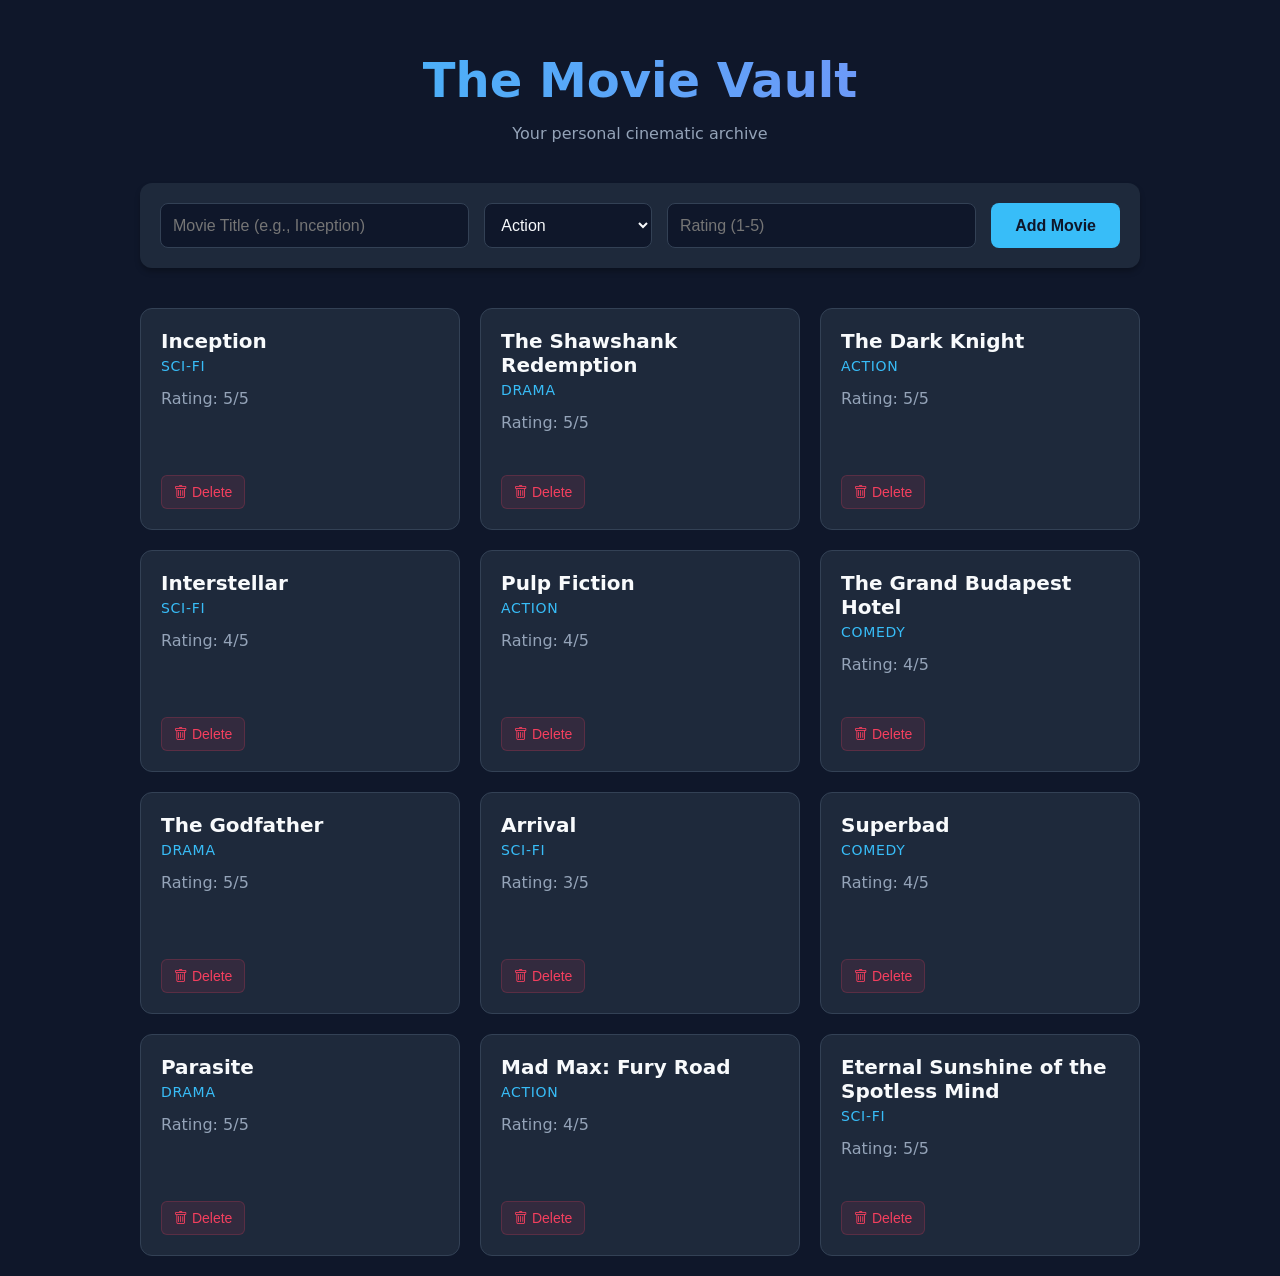
==== dummy_examples/movie_dashboard.html @ 76ad7a0b "feat(crud): using an AI generated layout and styles; begin with the 'Reading' part" ====
<!DOCTYPE html>
<html lang="en">
<head>
    <meta charset="UTF-8">
    <meta name="viewport" content="width=device-width, initial-scale=1.0">
    <title>The Movie Vault</title>
    <link rel="stylesheet" href="https://cdn.jsdelivr.net/npm/bootstrap-icons@1.13.1/font/bootstrap-icons.min.css">
    <style>
        :root {
            --bg-primary: #0f172a;
            --bg-secondary: #1e293b;
            --text-main: #f8fafc;
            --text-muted: #94a3b8;
            --accent: #38bdf8;
            --accent-hover: #0ea5e9;
            --danger: #f43f5e;
        }

        body {
            background-color: var(--bg-primary);
            color: var(--text-main);
            font-family: system-ui, -apple-system, sans-serif;
            margin: 0;
            padding: 20px;
        }

        .container {
            max-width: 1000px;
            margin: 0 auto;
        }

        header {
            text-align: center;
            margin-bottom: 40px;
        }

        header h1 {
            font-size: 3rem;
            margin-bottom: 10px;
            background: linear-gradient(to right, #38bdf8, #818cf8);
            -webkit-background-clip: text;
            -webkit-text-fill-color: transparent;
        }

        /* Form styling */
        .add-movie-form {
            background-color: var(--bg-secondary);
            padding: 20px;
            border-radius: 12px;
            display: flex;
            gap: 15px;
            margin-bottom: 40px;
            box-shadow: 0 4px 6px -1px rgba(0, 0, 0, 0.3);
        }

        .add-movie-form input, .add-movie-form select {
            background-color: var(--bg-primary);
            border: 1px solid #334155;
            color: var(--text-main);
            padding: 12px;
            border-radius: 8px;
            font-size: 16px;
            flex: 1;
        }

        .add-movie-form select {
            flex: 0.5;
        }

        .add-movie-form button {
            background-color: var(--accent);
            color: #0f172a;
            border: none;
            padding: 0 24px;
            border-radius: 8px;
            font-weight: bold;
            font-size: 16px;
            cursor: pointer;
            transition: background-color 0.2s;
        }

        .add-movie-form button:hover {
            background-color: var(--accent-hover);
        }

        /* Movie Grid */
        .movie-grid {
            display: grid;
            grid-template-columns: repeat(auto-fill, minmax(280px, 1fr));
            gap: 20px;
        }

        .movie-card {
            background-color: var(--bg-secondary);
            border-radius: 12px;
            padding: 20px;
            position: relative;
            border: 1px solid #334155;
            display: flex;
            flex-direction: column;
            justify-content: space-between;
            min-height: 180px;
        }

        .movie-title {
            font-size: 1.25rem;
            font-weight: bold;
            margin: 0 0 5px 0;
        }

        .movie-genre {
            color: var(--accent);
            font-size: 0.875rem;
            margin: 0 0 15px 0;
            text-transform: uppercase;
            letter-spacing: 0.05em;
        }

        .movie-rating {
            font-size: 1rem;
            color: var(--text-muted);
            margin-bottom: 15px;
        }

        .delete-btn {
            background-color: rgba(244, 63, 94, 0.1);
            color: var(--danger);
            border: 1px solid rgba(244, 63, 94, 0.2);
            padding: 8px 12px;
            border-radius: 6px;
            cursor: pointer;
            font-size: 14px;
            align-self: flex-start;
            transition: all 0.2s;
        }

        .delete-btn:hover {
            background-color: var(--danger);
            color: white;
        }

        .empty-state {
            text-align: center;
            color: var(--text-muted);
            grid-column: 1 / -1;
            padding: 40px;
            font-size: 1.2rem;
        }
    </style>
</head>
<body>

    <div class="container">
        <header>
            <h1>The Movie Vault</h1>
            <p style="color: var(--text-muted)">Your personal cinematic archive</p>
        </header>

        <div class="add-movie-form">
            <input type="text" id="movie-title-input" placeholder="Movie Title (e.g., Inception)">
            <select id="movie-genre-input">
                <option value="Action">Action</option>
                <option value="Sci-Fi">Sci-Fi</option>
                <option value="Drama">Drama</option>
                <option value="Comedy">Comedy</option>
            </select>
            <input type="number" id="movie-rating-input" placeholder="Rating (1-5)" min="1" max="5">
            <button id="add-movie-btn">Add Movie</button>
        </div>

        <div class="movie-grid" id="movie-grid">
            <div class="empty-state" id="empty-state">
                <i class="bi bi-film" style="font-size: 3rem; display: block; margin-bottom: 10px;"></i>
                Your vault is empty. Add your first movie above!
            </div>
        </div>
    </div>

    <script>

        const myMovies = [
            { id: 1, title: "Inception", genre: "Sci-Fi", rating: 5 },
            { id: 2, title: "The Shawshank Redemption", genre: "Drama", rating: 5 },
            { id: 3, title: "The Dark Knight", genre: "Action", rating: 5 },
            { id: 4, title: "Interstellar", genre: "Sci-Fi", rating: 4 },
            { id: 5, title: "Pulp Fiction", genre: "Action", rating: 4 },
            { id: 6, title: "The Grand Budapest Hotel", genre: "Comedy", rating: 4 },
            { id: 7, title: "The Godfather", genre: "Drama", rating: 5 },
            { id: 8, title: "Arrival", genre: "Sci-Fi", rating: 3 },
            { id: 9, title: "Superbad", genre: "Comedy", rating: 4 },
            { id: 10, title: "Parasite", genre: "Drama", rating: 5 },
            { id: 11, title: "Mad Max: Fury Road", genre: "Action", rating: 4 },
            { id: 12, title: "Eternal Sunshine of the Spotless Mind", genre: "Sci-Fi", rating: 5 }
        ];

        const docFragment = new DocumentFragment()

        for (const movie of myMovies) {
            let movieCard = document.createElement('div');
            let movieCardDiv = document.createElement('div');
            let movieTitle = document.createElement('h3');
            let movieGenre = document.createElement('p');
            let movieRating = document.createElement('div');
            let movieRatingSpan = document.createElement('span');
            let movieDeleteButton  = document.createElement('button');;
            let movieDeleteIcon = document.createElement('i');
            
            movieTitle.classList.add('movie-title')
            movieTitle.innerText = movie['title']

            movieGenre.classList.add('movie-genre')
            movieGenre.innerText = movie['genre']

            movieRating.classList.add('movie-rating')
            movieRatingSpan.innerText = movie['rating']
            movieRating.append('Rating: ', movieRatingSpan, '/5')

            movieCardDiv.append(movieTitle)
            movieCardDiv.append(movieGenre)
            movieCardDiv.append(movieRating)

            movieDeleteButton.classList.add('delete-btn')
            movieDeleteIcon.classList.add('bi', 'bi-trash')
            movieDeleteButton.append(movieDeleteIcon, ' Delete')

            movieCard.classList.add('movie-card')
            movieCard.append(movieCardDiv, movieDeleteButton)
            docFragment.append(movieCard)
        }
        
        document.getElementById('empty-state').style.display = 'none'
        let movieGrid = document.getElementById('movie-grid')
        movieGrid.append(docFragment)
        
    </script>
</body>
</html>
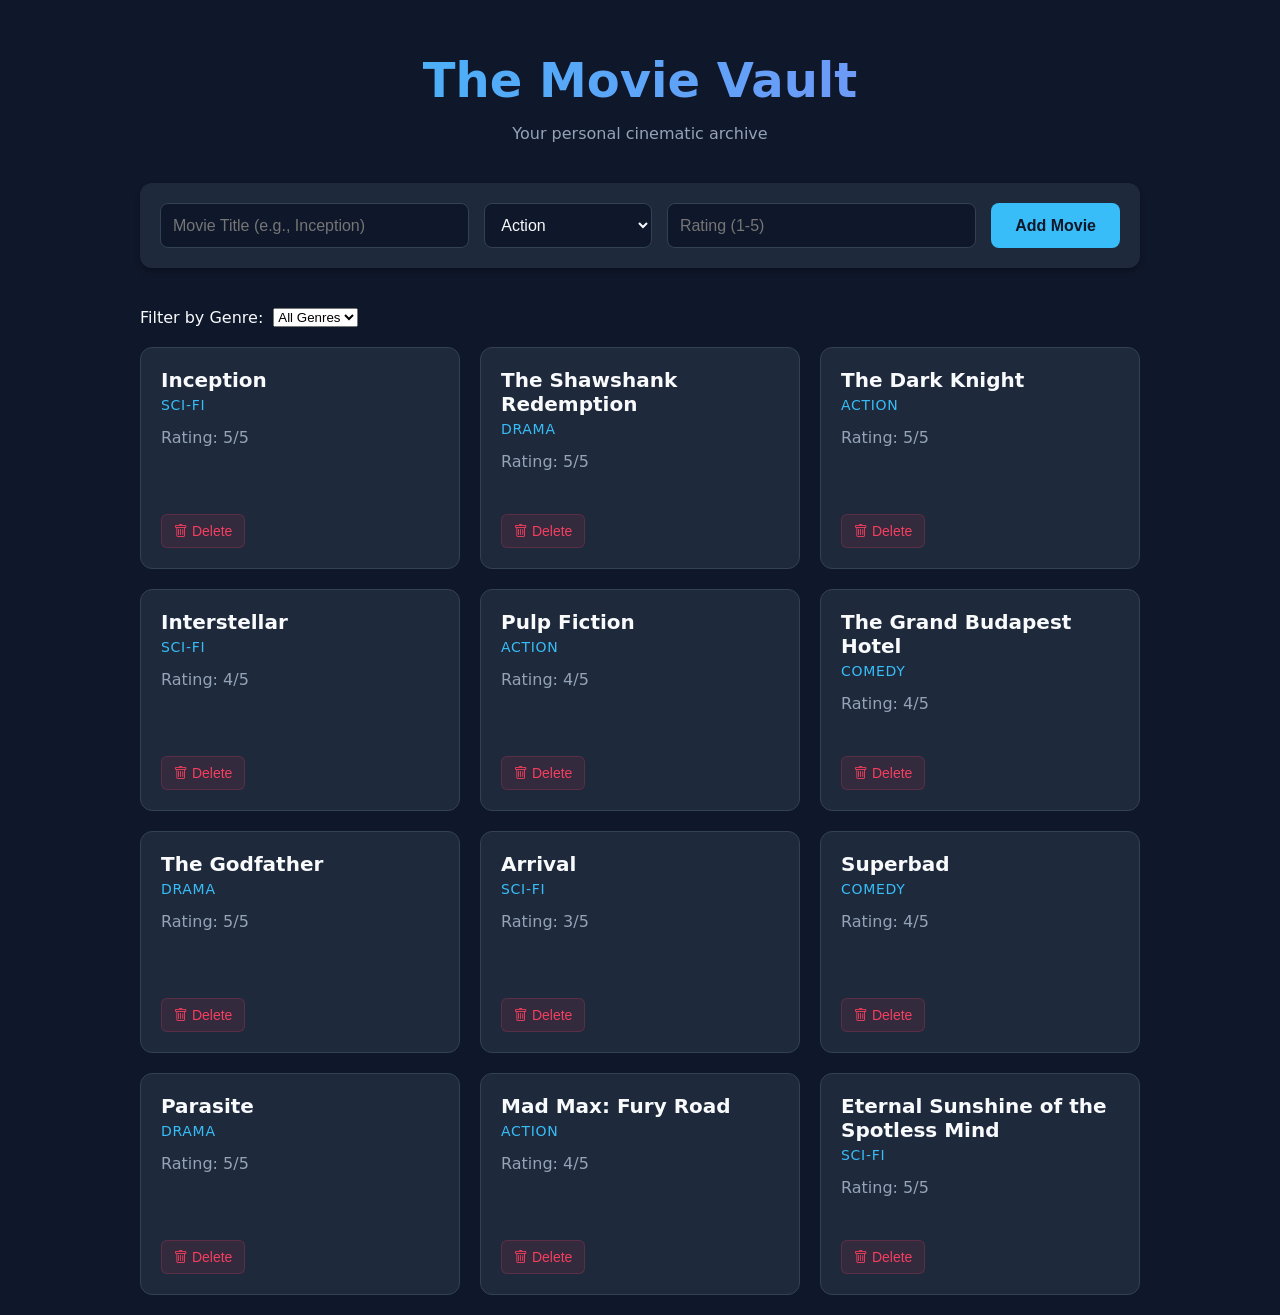
==== commit 6acb5289: "feat(crud): added filtering by genre" ====
--- a/dummy_examples/movie_dashboard.html
+++ b/dummy_examples/movie_dashboard.html
@@ -167,7 +167,16 @@
             <input type="number" id="movie-rating-input" placeholder="Rating (1-5)" min="1" max="5">
             <button id="add-movie-btn">Add Movie</button>
         </div>
-
+        <div class="filter-section" style="margin-bottom: 20px; display: flex; gap: 10px; align-items: center;">
+            <span>Filter by Genre:</span>
+            <select id="filter-genre">
+                <option value="All">All Genres</option>
+                <option value="Action">Action</option>
+                <option value="Sci-Fi">Sci-Fi</option>
+                <option value="Drama">Drama</option>
+                <option value="Comedy">Comedy</option>
+            </select>
+        </div>
         <div class="movie-grid" id="movie-grid">
             <div class="empty-state" id="empty-state">
                 <i class="bi bi-film" style="font-size: 3rem; display: block; margin-bottom: 10px;"></i>
@@ -193,9 +202,7 @@
             { id: 12, title: "Eternal Sunshine of the Spotless Mind", genre: "Sci-Fi", rating: 5 }
         ];
 
-        const docFragment = new DocumentFragment()
-
-        for (const movie of myMovies) {
+        function createMovieCardElement(title, genre, rating) {
             let movieCard = document.createElement('div');
             let movieCardDiv = document.createElement('div');
             let movieTitle = document.createElement('h3');
@@ -206,13 +213,13 @@
             let movieDeleteIcon = document.createElement('i');
             
             movieTitle.classList.add('movie-title')
-            movieTitle.innerText = movie['title']
+            movieTitle.innerText = title
 
             movieGenre.classList.add('movie-genre')
-            movieGenre.innerText = movie['genre']
+            movieGenre.innerText = genre
 
             movieRating.classList.add('movie-rating')
-            movieRatingSpan.innerText = movie['rating']
+            movieRatingSpan.innerText = rating
             movieRating.append('Rating: ', movieRatingSpan, '/5')
 
             movieCardDiv.append(movieTitle)
@@ -223,15 +230,66 @@
             movieDeleteIcon.classList.add('bi', 'bi-trash')
             movieDeleteButton.append(movieDeleteIcon, ' Delete')
 
+            movieDeleteButton.addEventListener('click', (event) => {
+                const node = event.currentTarget
+
+                let movieIndex = myMovies.findIndex(x => x.title == title)
+                myMovies.splice(movieIndex, 1)
+                node.parentNode.remove()
+
+                if (myMovies.length < 1) {
+                    document.getElementById('empty-state').style.display = 'block'
+                }
+            })
+
             movieCard.classList.add('movie-card')
             movieCard.append(movieCardDiv, movieDeleteButton)
-            docFragment.append(movieCard)
+            return movieCard
+        }
+
+        const docFragment = new DocumentFragment()
+        for (const movie of myMovies) {
+            docFragment.append(createMovieCardElement(movie['title'], movie['genre'], movie['rating']))
         }
         
         document.getElementById('empty-state').style.display = 'none'
         let movieGrid = document.getElementById('movie-grid')
         movieGrid.append(docFragment)
+
+        document.getElementById('add-movie-btn').addEventListener('click', () => {
+            let MovieTitleInput = document.getElementById('movie-title-input')
+            let MovieGenreInput = document.getElementById('movie-genre-input')
+            let MovieRatingInput = document.getElementById('movie-rating-input')
+
+            let newMovie = {id: Date.now(), title: MovieTitleInput.value, genre: MovieGenreInput.value, rating: MovieRatingInput.value}
+            myMovies.push(newMovie)
+            
+            let newCard = createMovieCardElement(MovieTitleInput.value, MovieGenreInput.value, MovieRatingInput.value)
+            movieGrid.append(newCard)
+            
+            MovieTitleInput.value = ''
+            MovieGenreInput.selectedIndex = 0
+            MovieRatingInput.value = ''
+        })
         
+        document.getElementById('filter-genre').addEventListener('change', (event) => {
+            let node = event.currentTarget
+
+            if (node.selectedIndex == 0) {
+                for (const movie of document.getElementsByClassName('movie-card')) {
+                    movie.style.display = 'block'
+                }
+            } else {
+                for (const movie of document.getElementsByClassName('movie-genre')) {
+                    if (movie.textContent != node.value) {
+                        movie.parentElement.parentElement.style.display = 'none'
+                    } else {
+                        movie.parentElement.parentElement.style.display = 'block'
+                    }
+                }
+            }
+        })
+
     </script>
 </body>
 </html>
